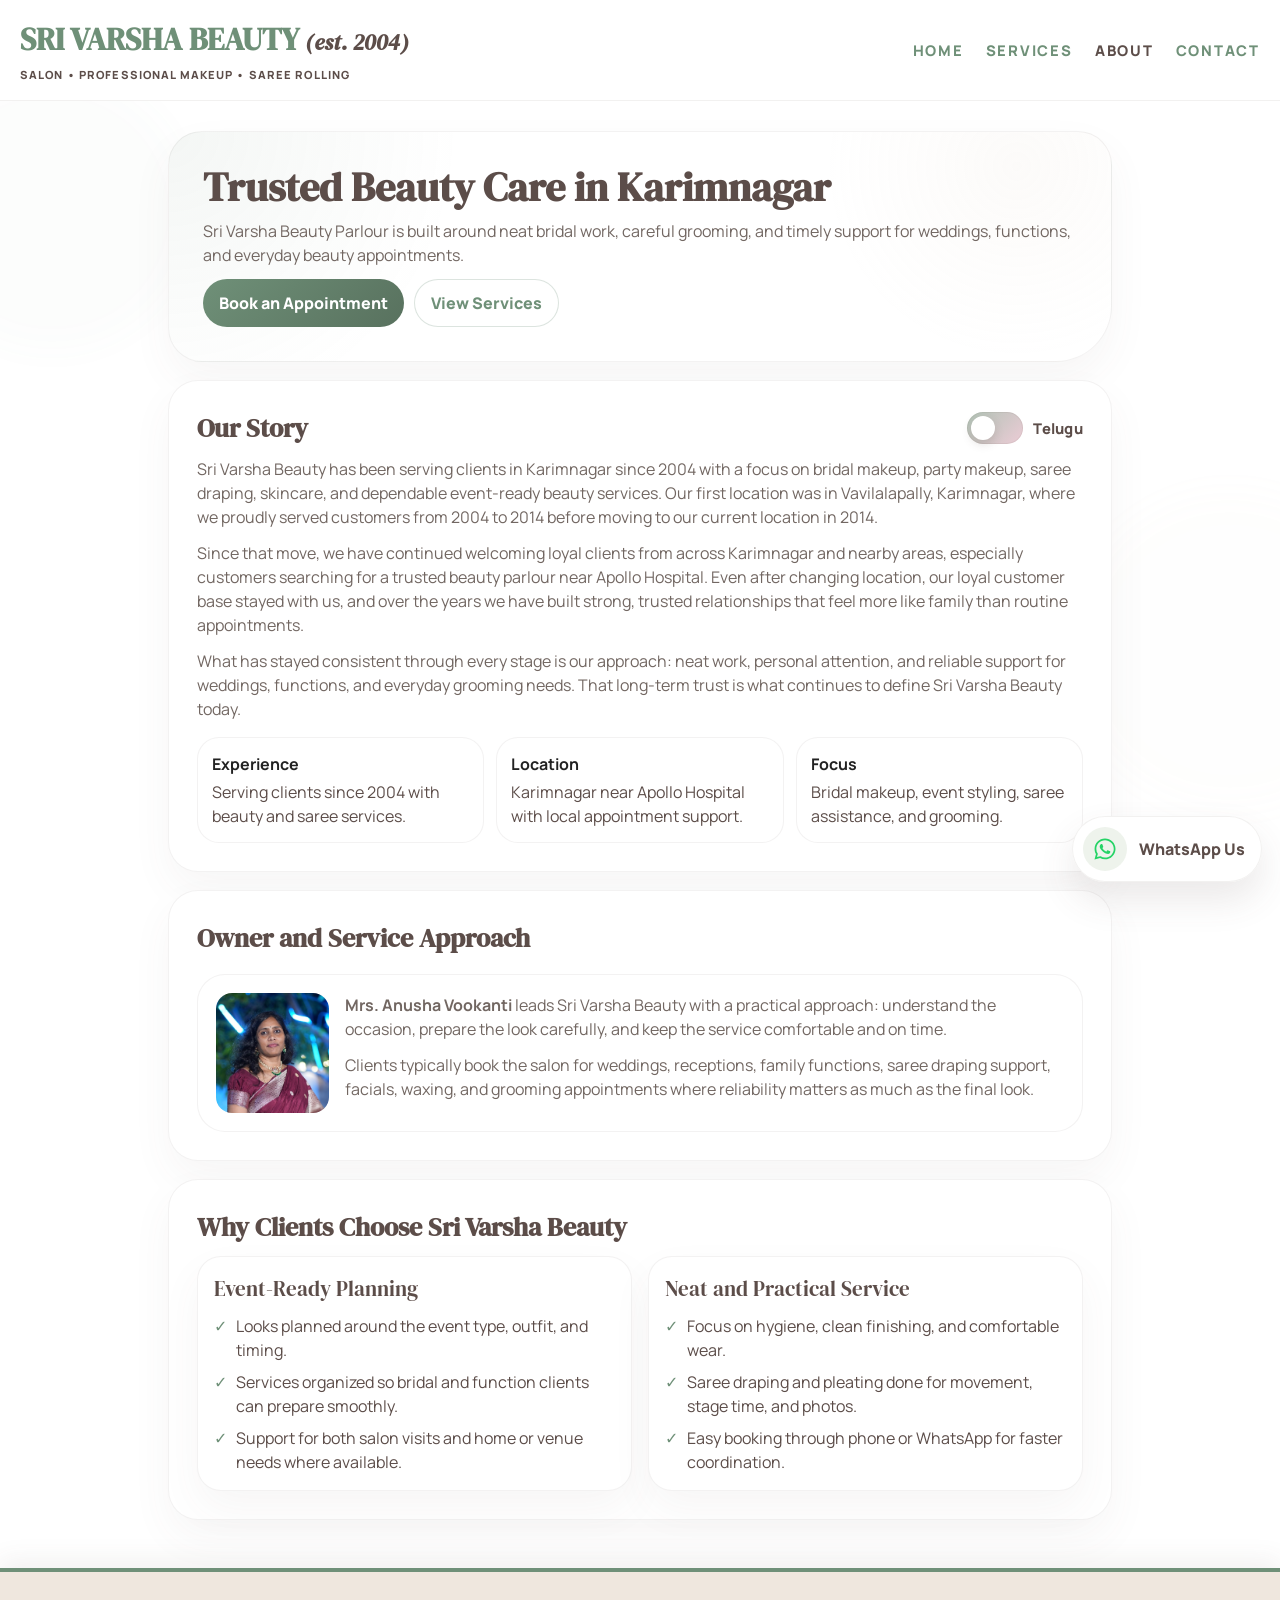
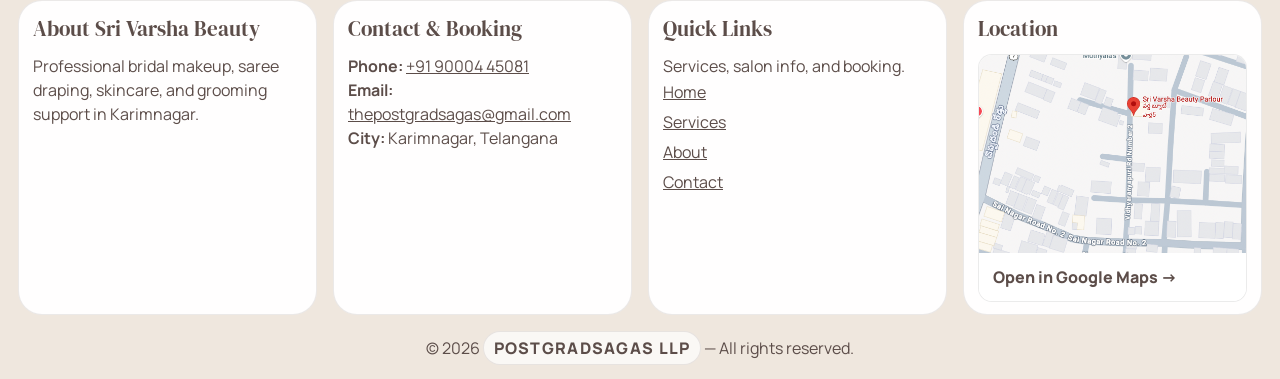
==== about.html @ d49ebbd5 "Update site content and SEO" ====
<!doctype html>
<html lang="en">
<head>
<!-- Google tag (gtag.js) -->
<script async src="https://www.googletagmanager.com/gtag/js?id=G-KGTSHHNQEP"></script>
<script>
  window.dataLayer = window.dataLayer || [];
  function gtag(){dataLayer.push(arguments);}
  gtag('js', new Date());

  gtag('config', 'G-KGTSHHNQEP');
</script>
<meta charset="utf-8" />
<meta name="viewport" content="width=device-width,initial-scale=1" />
<link rel="icon" type="image/svg+xml" href="assets/thank_you_meta.svg" />
<link rel="preconnect" href="https://fonts.googleapis.com" />
<link rel="preconnect" href="https://fonts.gstatic.com" crossorigin />
<link href="https://fonts.googleapis.com/css2?family=DM+Serif+Display:ital@0;1&family=Manrope:wght@400;500;600;700;800&display=swap" rel="stylesheet" />
<link rel="stylesheet" href="styles.css?v=20260318-2" />
<title>About Sri Varsha Beauty Parlour | Trusted Beauty Parlour in Karimnagar</title>
<meta name="description" content="Learn about Sri Varsha Beauty Parlour, a trusted beauty parlour in Karimnagar near Apollo Hospital, its experience, service approach, bridal makeup expertise, and customer-first beauty care." />
<meta name="robots" content="index, follow" />
<link rel="canonical" href="https://www.srivarshabeauty.in/about.html" />
<meta property="og:title" content="About Sri Varsha Beauty Parlour | Trusted Beauty Parlour in Karimnagar" />
<meta property="og:description" content="Read about Sri Varsha Beauty Parlour, its story, salon values, and why clients in Karimnagar near Apollo Hospital trust it for bridal makeup and beauty services." />
<meta property="og:type" content="website" />
<meta property="og:url" content="https://www.srivarshabeauty.in/about.html" />
<meta property="og:image" content="https://www.srivarshabeauty.in/assets/PHOTO-2026-02-16-08-05-20.jpg" />
</head>
<body data-page="about">
<a class="skip-link" href="#main-content">Skip to main content</a>
<header class="site-header">
  <div class="brand">
    <div class="brand-text">
      <span class="brand-main">SRI VARSHA BEAUTY <span class="brand-est">(est. 2004)</span></span>
      <span class="brand-sub">Salon • Professional Makeup • Saree Rolling</span>
    </div>
  </div>
  <nav class="site-nav" aria-label="Primary">
    <a href="/" data-page="home">Home</a>
    <a href="services.html" data-page="services">Services</a>
    <a href="about.html" data-page="about">About</a>
    <a href="contact.html" data-page="contact">Contact</a>
  </nav>
</header>
<main id="main-content" class="container">
  <section class="hero" aria-labelledby="about-title">
    <h1 id="about-title">Trusted Beauty Care in Karimnagar</h1>
    <p>Sri Varsha Beauty Parlour is built around neat bridal work, careful grooming, and timely support for weddings, functions, and everyday beauty appointments.</p>
    <div class="hero-actions">
      <a class="cta" href="contact.html">Book an Appointment</a>
      <a class="cta-outline" href="services.html">View Services</a>
    </div>
  </section>

  <section class="section" aria-labelledby="about-story-title">
    <div class="section-heading-inline">
      <h2 id="about-story-title">Our Story</h2>
      <button class="story-toggle" type="button" aria-expanded="false" aria-controls="story-telugu" aria-label="Toggle Telugu translation">
        <span class="story-toggle-track" aria-hidden="true">
          <span class="story-toggle-thumb"></span>
        </span>
        <span class="story-toggle-label">Telugu</span>
      </button>
    </div>
    <p>Sri Varsha Beauty has been serving clients in Karimnagar since 2004 with a focus on bridal makeup, party makeup, saree draping, skincare, and dependable event-ready beauty services. Our first location was in Vavilalapally, Karimnagar, where we proudly served customers from 2004 to 2014 before moving to our current location in 2014.</p>
    <p>Since that move, we have continued welcoming loyal clients from across Karimnagar and nearby areas, especially customers searching for a trusted beauty parlour near Apollo Hospital. Even after changing location, our loyal customer base stayed with us, and over the years we have built strong, trusted relationships that feel more like family than routine appointments.</p>
    <p>What has stayed consistent through every stage is our approach: neat work, personal attention, and reliable support for weddings, functions, and everyday grooming needs. That long-term trust is what continues to define Sri Varsha Beauty today.</p>
    <div class="story-translation">
      <div class="story-translation-panel" id="story-telugu" hidden>
        <p>శ్రీ వర్ష బ్యూటీ 2004 సంవత్సరం నుండి కరీంనగర్‌లో అందాల సేవలను అందిస్తోంది. మా మొదటి బ్రాంచ్ కరీంనగర్‌లోని వావిలాలపల్లిలో ఉండేది. అక్కడ 2004 నుండి 2014 వరకు మా కస్టమర్లకు సేవలు అందించి, 2014లో ప్రస్తుత లొకేషన్‌కు మారాము.</p>
        <p>ప్రస్తుత లొకేషన్‌కు మారిన తర్వాత కూడా మా నమ్మకమైన కస్టమర్లు మాతోనే కొనసాగారు. అపోలో హాస్పిటల్ సమీపంలో విశ్వసనీయమైన బ్యూటీ పార్లర్‌గా మమ్మల్ని ఎన్నో కుటుంబాలు గుర్తించాయి. మా కస్టమర్లతో మాకు ఉన్న అనుబంధం సాధారణ వ్యాపార సంబంధం కాదు, అది కుటుంబ సంబంధంలా మారింది.</p>
        <p>శుభ్రత, సమయపాలన, వ్యక్తిగత శ్రద్ధ, మరియు ప్రతి కార్యక్రమానికి సరిపోయే అందమైన ఫినిషింగ్ ఇవే మా సేవల బలం. ఇదే విశ్వాసం శ్రీ వర్ష బ్యూటీని ఈరోజు కూడా ప్రత్యేకంగా నిలబెడుతోంది.</p>
      </div>
    </div>
    <div class="mini-facts" aria-label="Business highlights">
      <div class="fact"><strong>Experience</strong><span>Serving clients since 2004 with beauty and saree services.</span></div>
      <div class="fact"><strong>Location</strong><span>Karimnagar near Apollo Hospital with local appointment support.</span></div>
      <div class="fact"><strong>Focus</strong><span>Bridal makeup, event styling, saree assistance, and grooming.</span></div>
    </div>
  </section>

  <section class="section" aria-labelledby="owner-title">
    <h2 id="owner-title">Owner and Service Approach</h2>
    <div class="owner-card">
      <img class="owner-photo" src="assets/owner.jpg" alt="Owner of Sri Varsha Beauty Parlour" loading="lazy" decoding="async" />
      <div>
        <p><strong>Mrs. Anusha Vookanti</strong> leads Sri Varsha Beauty with a practical approach: understand the occasion, prepare the look carefully, and keep the service comfortable and on time.</p>
        <p>Clients typically book the salon for weddings, receptions, family functions, saree draping support, facials, waxing, and grooming appointments where reliability matters as much as the final look.</p>
      </div>
    </div>
  </section>

  <section class="section" aria-labelledby="why-us-title">
    <h2 id="why-us-title">Why Clients Choose Sri Varsha Beauty</h2>
    <div class="grid-2">
      <article class="card">
        <h3>Event-Ready Planning</h3>
        <ul class="simple-list">
          <li>Looks planned around the event type, outfit, and timing.</li>
          <li>Services organized so bridal and function clients can prepare smoothly.</li>
          <li>Support for both salon visits and home or venue needs where available.</li>
        </ul>
      </article>
      <article class="card">
        <h3>Neat and Practical Service</h3>
        <ul class="simple-list">
          <li>Focus on hygiene, clean finishing, and comfortable wear.</li>
          <li>Saree draping and pleating done for movement, stage time, and photos.</li>
          <li>Easy booking through phone or WhatsApp for faster coordination.</li>
        </ul>
      </article>
    </div>
  </section>

</main>
<footer class="site-footer">
  <div class="footer-inner">
    <div class="footer-col">
      <h3>About Sri Varsha Beauty</h3>
      <p>Professional bridal makeup, saree draping, skincare, and grooming support in Karimnagar.</p>
    </div>
    <div class="footer-col">
      <h3>Contact & Booking</h3>
      <p><strong>Phone:</strong> <a href="tel:+919000445081">+91 90004 45081</a><br /><strong>Email:</strong> <a href="mailto:thepostgradsagas@gmail.com">thepostgradsagas@gmail.com</a><br /><strong>City:</strong> Karimnagar, Telangana</p>
    </div>
    <div class="footer-col">
      <h3>Quick Links</h3>
      <p>Services, salon info, and booking.</p>
      <ul class="footer-links">
        <li><a href="/">Home</a></li>
        <li><a href="services.html">Services</a></li>
        <li><a href="about.html">About</a></li>
        <li><a href="contact.html">Contact</a></li>
      </ul>
    </div>
    <div class="footer-col">
      <h3>Location</h3>
      <a class="map-card" href="https://www.google.com/maps/dir//Sri+Varsha+Beauty+Parlour,+Sai+Nagar+Road+No.+2,+near+Apollo+Hospital,+Saraswathi+Nagar,+Vidharanyapuri,+Karimnagar,+Telangana+505002,+India/@42.4999754,-96.3970893,15z/data=!4m8!4m7!1m0!1m5!1m1!1s0x3bccd90c5b919b63:0x208ddc3a70d93108!2m2!1d79.1367106!2d18.4567258?hl=en&authuser=0&entry=ttu&g_ep=EgoyMDI2MDIxMS4wIKXMDSoASAFQAw%3D%3D" target="_blank" rel="noopener">
        <img src="assets/map_screenshot-website.png" alt="Sri Varsha Beauty location preview" loading="lazy" decoding="async" />
        <span class="map-caption">Open in Google Maps →</span>
      </a>
    </div>
  </div>
  <div class="footer-bottom">© <span id="year"></span> <span class="footer-brand">POSTGRADSAGAS LLP</span> — All rights reserved.</div>
</footer>
<a class="whatsapp-btn" href="https://wa.me/919000445081?text=Hello%20Sri%20Varsha%20Beauty" target="_blank" rel="noopener" aria-label="WhatsApp us">
  <span class="wa-icon" aria-hidden="true"><svg viewBox="0 0 448 512" xmlns="http://www.w3.org/2000/svg" focusable="false" aria-hidden="true"><path fill="currentColor" d="M380.9 97.1C339 55.1 283.2 32 223.9 32c-122.4 0-222 99.6-222 222 0 39.1 10.2 77.3 29.6 111L0 480l117.7-30.9c32.4 17.7 68.9 27 106.1 27h.1c122.3 0 224.1-99.6 224.1-222 0-59.3-25.2-115-67.1-157zM223.9 438.7h-.1c-33.2 0-65.7-8.9-94-25.7l-6.7-4-69.8 18.3 18.6-68-4.4-7c-18.5-29.4-28.2-63.3-28.2-98.2 0-101.9 83-184.9 184.9-184.9 49.4 0 95.9 19.3 130.8 54.1 34.8 34.8 56.2 81.2 56.2 130.6 0 102-85.1 185-186.3 185zm101.2-138.2c-5.5-2.8-32.8-16.2-37.9-18-5.1-1.9-8.8-2.8-12.5 2.8-3.7 5.6-14.3 18-17.6 21.8-3.2 3.7-6.5 4.2-12 1.4-32.6-16.3-54-29.1-75.5-66-5.7-9.8 5.7-9.1 16.3-30.3 1.8-3.7.9-6.9-.5-9.7-1.4-2.8-12.5-30.1-17.1-41.2-4.5-10.8-9.1-9.3-12.5-9.5-3.2-.2-6.9-.2-10.6-.2-3.7 0-9.7 1.4-14.8 6.9-5.1 5.6-19.4 19-19.4 46.3 0 27.3 19.9 53.7 22.7 57.4 2.8 3.7 39.2 59.9 95.1 84 13.3 5.7 23.7 9.1 31.8 11.6 13.4 4.3 25.6 3.7 35.2 2.3 10.7-1.6 32.8-13.4 37.4-26.4 4.6-13 4.6-24.1 3.2-26.4-1.4-2.3-5.1-3.7-10.6-6.5z"/></svg></span>
  <span class="wa-text">WhatsApp Us</span>
</a>
<script src="script.js?v=20260318-2"></script>
</body>
</html>
---- styles.css ----
:root{
  --pink:#6f9078;
  --secondary:#5c4d49;
  --white:#ffffff;
  --muted:#726762;
  --sage-deep:#58715e;
}

*{box-sizing:border-box}
html{scroll-behavior:smooth}
body{
  position:relative;
  margin:0;
  font-family:"Manrope",system-ui,-apple-system,Segoe UI,Roboto,"Helvetica Neue",Arial,sans-serif;
  line-height:1.5;
  color:var(--secondary);
  background:#fff;
}
body::before,
body::after{
  content:"";
  position:fixed;
  z-index:-1;
  border-radius:999px;
  filter:blur(18px);
  pointer-events:none;
  opacity:.18;
}
body::before{
  top:72px;
  left:-88px;
  width:280px;
  height:280px;
  background:rgba(111,144,120,.12);
}
body::after{
  right:-110px;
  bottom:90px;
  width:320px;
  height:320px;
  background:rgba(217,200,180,.12);
}
a:focus-visible,
button:focus-visible,
input:focus-visible,
textarea:focus-visible{
  outline:3px solid #0b5fff;
  outline-offset:2px;
}
p{margin:0 0 12px;color:var(--muted)}
.skip-link{
  position:absolute;
  left:-9999px;
  top:10px;
  z-index:1100;
  padding:10px 14px;
  border-radius:10px;
  background:#111;
  color:#fff;
  text-decoration:none;
  font-weight:800;
}
.skip-link:focus-visible{left:12px}

.site-header{
  position:sticky;
  top:0;
  z-index:50;
  display:flex;
  justify-content:space-between;
  align-items:center;
  gap:14px;
  padding:16px 20px;
  background:rgba(255,255,255,.96);
  border-bottom:1px solid rgba(92,77,73,.08);
  backdrop-filter:blur(14px);
}
.brand-main,
.section h2,
.card h3,
.hero h1,
.site-footer h3{
  font-family:"DM Serif Display",Georgia,"Times New Roman",serif;
}
.brand-main{
  font-size:1.95rem;
  font-weight:900;
  color:var(--pink);
}
.brand-sub{
  display:block;
  margin-top:4px;
  font-size:.7rem;
  font-weight:800;
  letter-spacing:.1em;
  text-transform:uppercase;
}
.brand-est{
  font-size:.72em;
  font-style:italic;
  color:var(--secondary);
}
.site-nav{
  display:flex;
  flex-wrap:wrap;
  gap:22px;
}
.site-nav a{
  color:var(--pink);
  text-decoration:none;
  font-size:.92rem;
  font-weight:800;
  letter-spacing:.12em;
  text-transform:uppercase;
}
.site-nav a:hover,
.site-nav a:focus-visible,
.site-nav a[aria-current="page"]{
  color:var(--secondary);
}

.container{
  max-width:980px;
  margin:30px auto;
  padding:0 18px;
}
.hero,
.section,
.card{
  border:1px solid rgba(92,77,73,.07);
  background:#fff;
  box-shadow:0 18px 42px rgba(92,77,73,.05);
}
.hero{
  padding:34px;
  border-radius:34px 34px 56px 34px;
  background:
    radial-gradient(circle at top left, rgba(111,144,120,.08), transparent 30%),
    radial-gradient(circle at 90% 15%, rgba(217,200,180,.08), transparent 22%),
    #fff;
}
.hero h1{
  margin:0 0 10px;
  font-size:clamp(1.8rem, 3.8vw, 2.5rem);
  line-height:1.08;
}
.hero-actions,
.trust-line{
  display:flex;
  flex-wrap:wrap;
  gap:10px;
}
.section{
  margin-top:18px;
  padding:28px;
  border-radius:30px;
}
.section h2{margin:0 0 10px;font-size:1.6rem}
.section-subtext{margin:0 0 14px}
.card{
  padding:16px;
  border-radius:24px;
}
.card h3{margin:0 0 10px;font-size:1.3rem;font-weight:400}

.cta,
.cta-outline,
.whatsapp-inline{
  display:inline-flex;
  align-items:center;
  justify-content:center;
  padding:11px 16px;
  border-radius:999px;
  text-decoration:none;
  font-weight:900;
}
.cta{
  color:var(--white);
  background:linear-gradient(135deg, var(--pink), var(--sage-deep));
}
.cta-outline,
.whatsapp-inline{
  color:var(--pink);
  background:#fff;
  border:1px solid rgba(111,144,120,.24);
}
.text-link{
  display:inline-flex;
  align-items:center;
  gap:6px;
  color:var(--pink);
  font-weight:800;
  text-decoration:none;
}
.text-link:hover,
.text-link:focus-visible{
  color:var(--secondary);
}
.text-link::after{
  content:"->";
  font-size:.95em;
}
.trust-chip{
  display:inline-flex;
  padding:8px 10px;
  border-radius:999px;
  font-size:.92rem;
  font-weight:800;
  background:#fff;
  border:1px solid rgba(111,144,120,.14);
}

.grid,
.grid-2,
.service-grid,
.mini-facts,
.contact-grid,
.footer-inner{
  display:grid;
  gap:16px;
}
.grid{grid-template-columns:1fr}
.grid-2{grid-template-columns:repeat(2, minmax(0, 1fr))}
.service-grid{grid-template-columns:repeat(2, minmax(0, 1fr))}
.mini-facts{grid-template-columns:repeat(3, minmax(0, 1fr));gap:12px}
.contact-grid{grid-template-columns:1.2fr .8fr}
.section-heading-inline{
  display:flex;
  align-items:center;
  justify-content:space-between;
  gap:16px;
  margin-bottom:10px;
}
.section-heading-inline h2{
  margin-bottom:0;
}
.story-translation{
  margin-top:16px;
}
.story-toggle{
  appearance:none;
  border:0;
  background:transparent;
  color:var(--secondary);
  border-radius:999px;
  padding:0;
  font:inherit;
  font-weight:800;
  cursor:pointer;
  display:inline-flex;
  align-items:center;
  gap:10px;
  transition:transform .18s ease;
}
.story-toggle:hover,
.story-toggle:focus-visible{
  transform:translateY(-1px);
}
.story-toggle:focus-visible{
  outline:2px solid rgba(201,108,137,.35);
  outline-offset:4px;
}
.story-toggle-track{
  width:56px;
  height:32px;
  border-radius:999px;
  position:relative;
  background:linear-gradient(135deg, rgba(111,144,120,.55), rgba(201,108,137,.35));
  box-shadow:inset 0 0 0 1px rgba(92,77,73,.08);
  transition:background .2s ease;
}
.story-toggle-thumb{
  position:absolute;
  top:4px;
  left:4px;
  width:24px;
  height:24px;
  border-radius:50%;
  background:#fff;
  box-shadow:0 4px 10px rgba(92,77,73,.18);
  transition:transform .22s ease;
}
.story-toggle[aria-expanded="true"] .story-toggle-track{
  background:linear-gradient(135deg, var(--pink), var(--sage-deep));
}
.story-toggle[aria-expanded="true"] .story-toggle-thumb{
  transform:translateX(24px);
}
.story-toggle-label{
  font-size:.92rem;
  letter-spacing:.02em;
}
.story-translation-panel{
  margin-top:14px;
  padding:18px;
  border-radius:22px;
  background:linear-gradient(180deg, rgba(255,248,243,.95), rgba(248,236,228,.92));
  border:1px solid rgba(92,77,73,.08);
}
.story-translation-panel p:last-child{
  margin-bottom:0;
}

.simple-list{
  list-style:none;
  padding:0;
  margin:0;
  display:grid;
  gap:8px;
}
.simple-list li{
  position:relative;
  padding-left:22px;
}
.simple-list li::before{
  content:"✓";
  position:absolute;
  left:0;
  color:var(--pink);
  font-weight:900;
}
.fact,
.contact-line{
  padding:14px;
  border-radius:22px;
  background:#fff;
  border:1px solid rgba(92,77,73,.07);
}
.fact strong,
.contact-line strong{
  display:block;
  color:#222;
  margin-bottom:4px;
}
.service-photo-slot{
  position:relative;
  display:grid;
  place-items:end start;
  min-height:240px;
  padding:0;
  overflow:hidden;
  background:
    linear-gradient(135deg, rgba(111,144,120,.12), rgba(217,200,180,.18)),
    #fff;
  border-bottom:1px solid rgba(92,77,73,.07);
}
.service-photo-slot span{
  position:absolute;
  left:14px;
  right:14px;
  bottom:14px;
  padding:8px 12px;
  border-radius:14px;
  font-size:.75rem;
  font-weight:800;
  color:#fff;
  background:rgba(34,34,34,.58);
  backdrop-filter:blur(4px);
  z-index:1;
}
.service-photo-slot img{
  width:100%;
  height:100%;
  min-height:240px;
  display:block;
  object-fit:cover;
}
.service-photo-gallery{
  grid-template-columns:repeat(2, minmax(0, 1fr));
  align-items:stretch;
}
.service-photo-gallery img{
  min-height:240px;
}
.service-detail{padding:0;overflow:hidden}
.service-detail-copy{padding:16px 18px 18px}
.service-detail-copy h3{margin-bottom:8px}

.section-action{
  display:flex;
  justify-content:center;
  margin-top:18px;
}

.home-service-panel{
  margin-top:14px;
  padding:18px;
  border:1px solid rgba(92,77,73,.07);
  border-radius:28px;
  background:linear-gradient(180deg, rgba(255,255,255,.98), rgba(248,244,240,.92));
  box-shadow:0 18px 42px rgba(92,77,73,.05);
}

.owner-card{
  display:flex;
  gap:16px;
  align-items:flex-start;
  margin-top:16px;
  padding:18px;
  border-radius:28px;
  border:1px solid rgba(92,77,73,.07);
  background:#fff;
}
.owner-photo{
  width:120px;
  height:120px;
  border-radius:16px;
  object-fit:cover;
}

form input,
form textarea{
  width:100%;
  margin-top:6px;
  padding:12px 14px;
  border:1px solid rgba(92,77,73,.12);
  border-radius:16px;
  background:#fff;
}
form button{
  margin-top:8px;
  padding:12px 16px;
  border:0;
  border-radius:999px;
  color:var(--white);
  font-weight:700;
  background:linear-gradient(135deg, var(--pink), var(--sage-deep));
}
.booking-form{
  display:grid;
  gap:14px;
}
.field{
  display:block;
  font-weight:800;
  color:var(--secondary);
}
.field span{
  display:block;
}
.field-error{
  margin-top:6px;
  color:#b00020;
  font-size:.92rem;
  font-weight:800;
}
input.invalid,
textarea.invalid{
  border-color:#b00020 !important;
  box-shadow:0 0 0 3px rgba(176,0,32,.1);
}

.promo-banner{
  margin-top:14px;
  border-radius:32px;
  overflow:hidden;
  border:1px solid rgba(92,77,73,.07);
  background:#fff;
}
.promo-slider{position:relative}
.promo-viewport{overflow:hidden}
.promo-track{
  display:flex;
  transition:transform 900ms cubic-bezier(0.22, 1, 0.36, 1);
  align-items:stretch;
}
.promo-slide{
  min-width:100%;
  display:flex;
  align-items:center;
  justify-content:center;
}
.promo-slide--embed{
  min-height:540px;
  padding:22px;
  background:
    radial-gradient(circle at top left, rgba(111,144,120,.1), transparent 34%),
    radial-gradient(circle at bottom right, rgba(92,77,73,.08), transparent 28%),
    #f8f5f0;
}
.promo-post{
  display:block;
  text-decoration:none;
}
.promo-reel-card{
  width:min(100%, 980px);
  display:grid;
  grid-template-columns:minmax(280px, 380px) minmax(0, 1fr);
  gap:28px;
  align-items:center;
  padding:28px;
  border-radius:32px;
  background:rgba(255,255,255,.88);
  border:1px solid rgba(92,77,73,.08);
  box-shadow:0 22px 46px rgba(92,77,73,.08);
  text-decoration:none;
  color:inherit;
}
.promo-reel-media{
  position:relative;
  overflow:hidden;
  border-radius:24px;
  background:#efe7de;
  min-height:420px;
}
.promo-reel-image{
  width:100%;
  height:100%;
  object-fit:cover;
  display:block;
}
.promo-reel-play{
  position:absolute;
  inset:50% auto auto 50%;
  transform:translate(-50%, -50%);
  width:82px;
  height:82px;
  display:grid;
  place-items:center;
  border-radius:999px;
  background:rgba(255,255,255,.92);
  color:var(--pink);
  font-size:1.8rem;
  font-weight:900;
  box-shadow:0 10px 30px rgba(92,77,73,.18);
}
.promo-reel-copy{
  display:grid;
  gap:12px;
}
.promo-reel-kicker{
  color:var(--pink);
  font-size:.8rem;
  font-weight:900;
  letter-spacing:.14em;
  text-transform:uppercase;
}
.promo-reel-copy h2{
  margin:0;
  font-family:"DM Serif Display",Georgia,"Times New Roman",serif;
  font-size:clamp(1.8rem, 3vw, 2.6rem);
  line-height:1.05;
  color:var(--secondary);
}
.promo-reel-copy p{
  max-width:42ch;
  margin:0;
}
.promo-reel-cta{
  display:inline-flex;
  align-items:center;
  justify-content:center;
  width:max-content;
  padding:12px 18px;
  border-radius:999px;
  background:linear-gradient(135deg, var(--pink), var(--sage-deep));
  color:#fff;
  font-weight:900;
}
.promo-img{
  width:100%;
  height:clamp(320px, 35vw, 900px);
  object-fit:cover;
  display:block;
}
.promo-img--contain{
  object-fit:contain;
  background:#fff;
}
.promo-nav{
  position:absolute;
  top:50%;
  transform:translateY(-50%);
  width:42px;
  height:42px;
  border-radius:50%;
  border:1px solid rgba(92,77,73,.1);
  background:rgba(255,255,255,.96);
}
.promo-prev{left:10px}
.promo-next{right:10px}
.promo-dots{
  display:flex;
  justify-content:center;
  gap:8px;
  padding:10px 0 14px;
}
.promo-dot{
  width:10px;
  height:10px;
  border:0;
  border-radius:999px;
  background:rgba(111,144,120,.22);
}
.promo-dot[aria-current="true"]{background:var(--sage-deep)}

.about-teaser .owner-card{
  margin-top:10px;
}

.about-teaser-copy{
  display:grid;
  gap:10px;
}

.map-card{
  display:flex;
  flex-direction:column;
  height:100%;
  overflow:hidden;
  border-radius:14px;
  border:1px solid rgba(0,0,0,.08);
  background:#fff;
  text-decoration:none;
}
.map-card img{
  width:100%;
  aspect-ratio:1.35 / 1;
  object-fit:cover;
  object-position:center;
  display:block;
}
.map-caption{
  display:block;
  padding:12px 14px;
  color:var(--secondary);
  font-weight:900;
  background:#fff;
}

.site-footer{
  margin-top:48px;
  padding-top:12px;
  border-top:4px solid var(--pink);
  background:#efe7de;
  box-shadow:0 -8px 24px rgba(92,77,73,.08);
}
.footer-inner{
  grid-template-columns:repeat(4, minmax(0, 1fr));
  padding:16px 18px;
  align-items:start;
}
.footer-col{
  height:100%;
  display:flex;
  flex-direction:column;
  justify-content:flex-start;
  padding:12px 14px;
  border-radius:24px;
  border:1px solid rgba(92,77,73,.12);
  background:rgba(255,255,255,.96);
}
.site-footer h3{margin:0 0 10px;color:var(--secondary);font-size:1.3rem;font-weight:400}
.site-footer p,
.site-footer a,
.footer-bottom{color:var(--secondary)}
.footer-col p{
  margin:0;
  line-height:1.5;
}
.footer-links{
  list-style:none;
  padding:0;
  margin:2px 0 0;
  display:grid;
  gap:6px;
}
.footer-col .map-card{
  margin-top:auto;
}
.footer-bottom{
  padding:0 18px 14px;
  text-align:center;
}
.footer-brand{
  display:inline-block;
  padding:4px 10px;
  border-radius:999px;
  font-weight:900;
  letter-spacing:.08em;
  text-transform:uppercase;
  color:var(--secondary);
  background:rgba(255,255,255,.7);
  border:1px solid rgba(92,77,73,.12);
}

.whatsapp-btn{
  position:fixed;
  right:18px;
  bottom:18px;
  z-index:1000;
  display:flex;
  align-items:center;
  gap:12px;
  padding:10px 16px 10px 10px;
  border-radius:999px;
  border:1px solid rgba(92,77,73,.08);
  background:rgba(255,255,255,.98);
  color:var(--secondary);
  text-decoration:none;
  font-weight:900;
  box-shadow:0 18px 36px rgba(92,77,73,.12);
}
.wa-icon{
  width:44px;
  height:44px;
  display:grid;
  place-items:center;
  border-radius:999px;
  background:#eef3ec;
}
.wa-icon svg{
  width:24px;
  height:24px;
  color:#25D366;
}
.whatsapp-btn.is-pop{transform:translateY(-3px)}

body[data-page="home"] .container{
  max-width:1040px;
}

body[data-page="home"] .hero,
body[data-page="home"] .section,
body[data-page="home"] .card{
  border:none;
  box-shadow:none;
  background:transparent;
}

body[data-page="home"] .hero{
  padding:28px 0 20px;
  border-radius:0;
}

body[data-page="home"] .section{
  padding:20px 0;
  margin-top:8px;
}

body[data-page="home"] .home-service-grid{
  gap:18px;
}

body[data-page="home"] .home-service-panel .section-action{
  justify-content:center;
  align-items:center;
}

body[data-page="home"] .home-service-panel .hero-actions{
  justify-content:center;
  align-items:center;
  width:fit-content;
  margin-left:auto;
  margin-right:auto;
}

body[data-page="home"] .home-service-grid .service-detail{
  border:1px solid rgba(92,77,73,.07);
  border-radius:24px;
  background:#fff;
  box-shadow:0 18px 42px rgba(92,77,73,.05);
}

body[data-page="home"] .section-action .cta-outline{
  min-width:220px;
}

body[data-page="home"] .map-card{
  border-radius:20px;
  box-shadow:none;
}

body[data-page="services"] .service-grid > :last-child{
  grid-column:1 / -1;
  max-width:calc(50% - 8px);
  width:100%;
  justify-self:center;
}

@media (max-width:800px){
  .grid-2,
  .service-grid,
  .mini-facts,
  .contact-grid,
  .footer-inner{grid-template-columns:1fr}
  .section{padding:18px}
  .hero{padding:20px}
  .home-service-panel{padding:14px}
  body[data-page="services"] .service-grid > :last-child{max-width:none}
}

@media (max-width:600px){
  .site-header{padding:12px 14px;flex-wrap:wrap}
  .brand{width:100%}
  .brand-main{font-size:1.05rem}
  .brand-sub{font-size:.6rem}
  .site-nav{width:100%;justify-content:flex-end;gap:16px}
  .promo-img{height:clamp(260px, 70vw, 520px)}
  .promo-slide--embed{
    min-height:auto;
    padding:14px;
  }
  .promo-reel-card{
    grid-template-columns:1fr;
    gap:16px;
    padding:16px;
  }
  .promo-reel-media{min-height:340px}
  .owner-card{flex-direction:column}
  .owner-photo{width:100%;height:auto;aspect-ratio:4/3}
  .container{padding-bottom:calc(92px + env(safe-area-inset-bottom))}
  .whatsapp-btn{
    right:14px;
    bottom:calc(14px + env(safe-area-inset-bottom));
    padding:10px;
  }
  .wa-text{display:none}
  .wa-icon{width:54px;height:54px}
  .wa-icon svg{width:28px;height:28px}
}
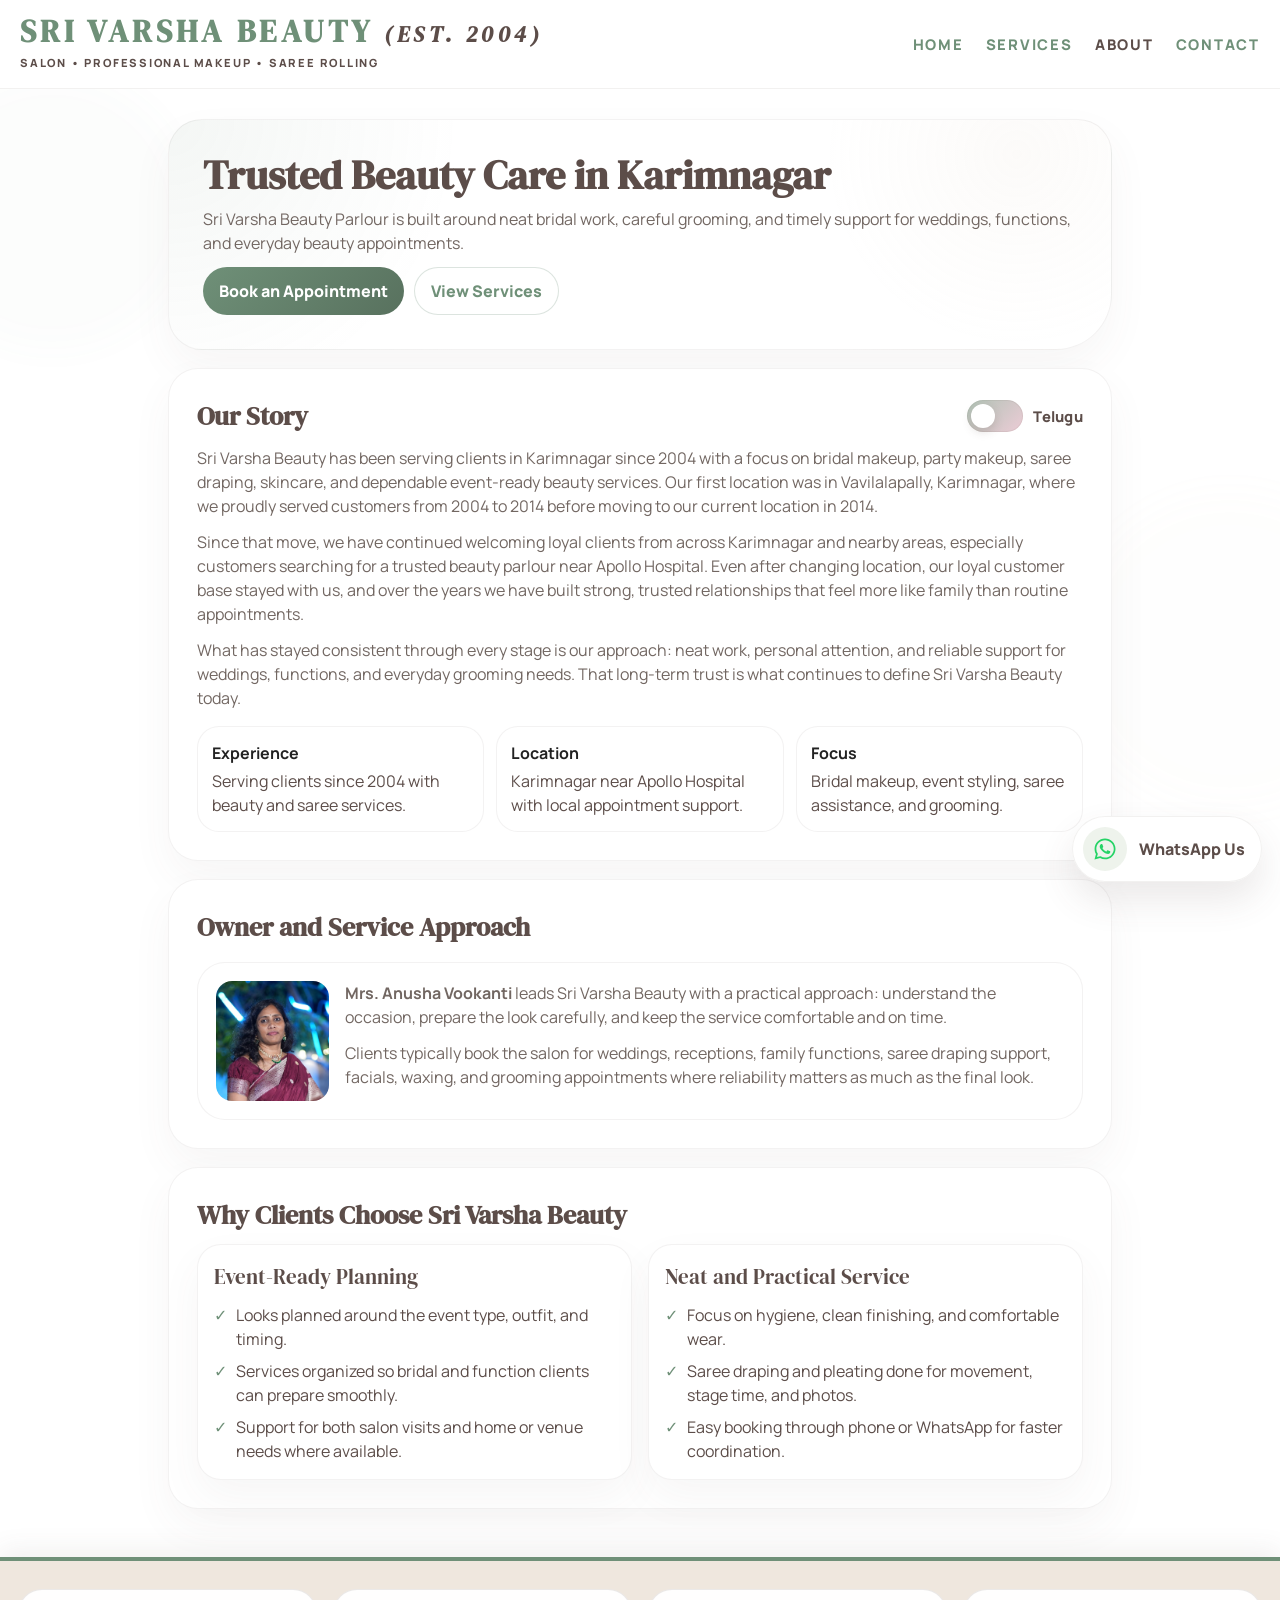
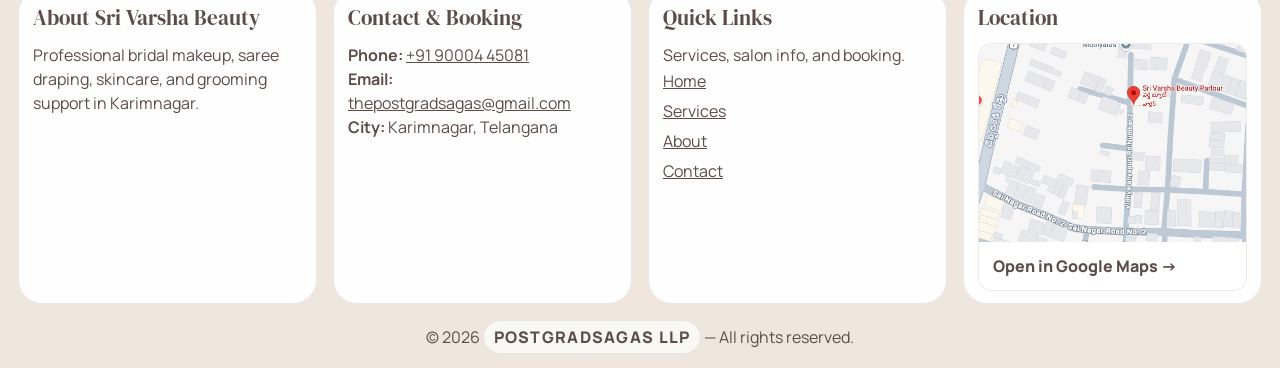
==== commit 4bc091c0: "Refine Sri Varsha Beauty branding signals" ====
--- a/about.html
+++ b/about.html
@@ -17,13 +17,14 @@
 <link rel="preconnect" href="https://fonts.gstatic.com" crossorigin />
 <link href="https://fonts.googleapis.com/css2?family=DM+Serif+Display:ital@0;1&family=Manrope:wght@400;500;600;700;800&display=swap" rel="stylesheet" />
 <link rel="stylesheet" href="styles.css?v=20260318-2" />
-<title>About Sri Varsha Beauty Parlour | Trusted Beauty Parlour in Karimnagar</title>
+<title>About Sri Varsha Beauty | Trusted Beauty Parlour in Karimnagar</title>
 <meta name="description" content="Learn about Sri Varsha Beauty Parlour, a trusted beauty parlour in Karimnagar near Apollo Hospital, its experience, service approach, bridal makeup expertise, and customer-first beauty care." />
 <meta name="robots" content="index, follow" />
 <link rel="canonical" href="https://www.srivarshabeauty.in/about.html" />
-<meta property="og:title" content="About Sri Varsha Beauty Parlour | Trusted Beauty Parlour in Karimnagar" />
+<meta property="og:title" content="About Sri Varsha Beauty | Trusted Beauty Parlour in Karimnagar" />
 <meta property="og:description" content="Read about Sri Varsha Beauty Parlour, its story, salon values, and why clients in Karimnagar near Apollo Hospital trust it for bridal makeup and beauty services." />
 <meta property="og:type" content="website" />
+<meta property="og:site_name" content="SRI VARSHA BEAUTY" />
 <meta property="og:url" content="https://www.srivarshabeauty.in/about.html" />
 <meta property="og:image" content="https://www.srivarshabeauty.in/assets/PHOTO-2026-02-16-08-05-20.jpg" />
 </head>
--- a/styles.css
+++ b/styles.css
@@ -61,6 +61,17 @@
   font-weight:800;
 }
 .skip-link:focus-visible{left:12px}
+.sr-only{
+  position:absolute;
+  width:1px;
+  height:1px;
+  padding:0;
+  margin:-1px;
+  overflow:hidden;
+  clip:rect(0, 0, 0, 0);
+  white-space:nowrap;
+  border:0;
+}
 
 .site-header{
   position:sticky;
@@ -83,16 +94,20 @@
   font-family:"DM Serif Display",Georgia,"Times New Roman",serif;
 }
 .brand-main{
+  display:block;
   font-size:1.95rem;
   font-weight:900;
+  line-height:1;
+  letter-spacing:.14em;
+  text-transform:uppercase;
   color:var(--pink);
 }
 .brand-sub{
   display:block;
-  margin-top:4px;
+  margin-top:8px;
   font-size:.7rem;
   font-weight:800;
-  letter-spacing:.1em;
+  letter-spacing:.16em;
   text-transform:uppercase;
 }
 .brand-est{
